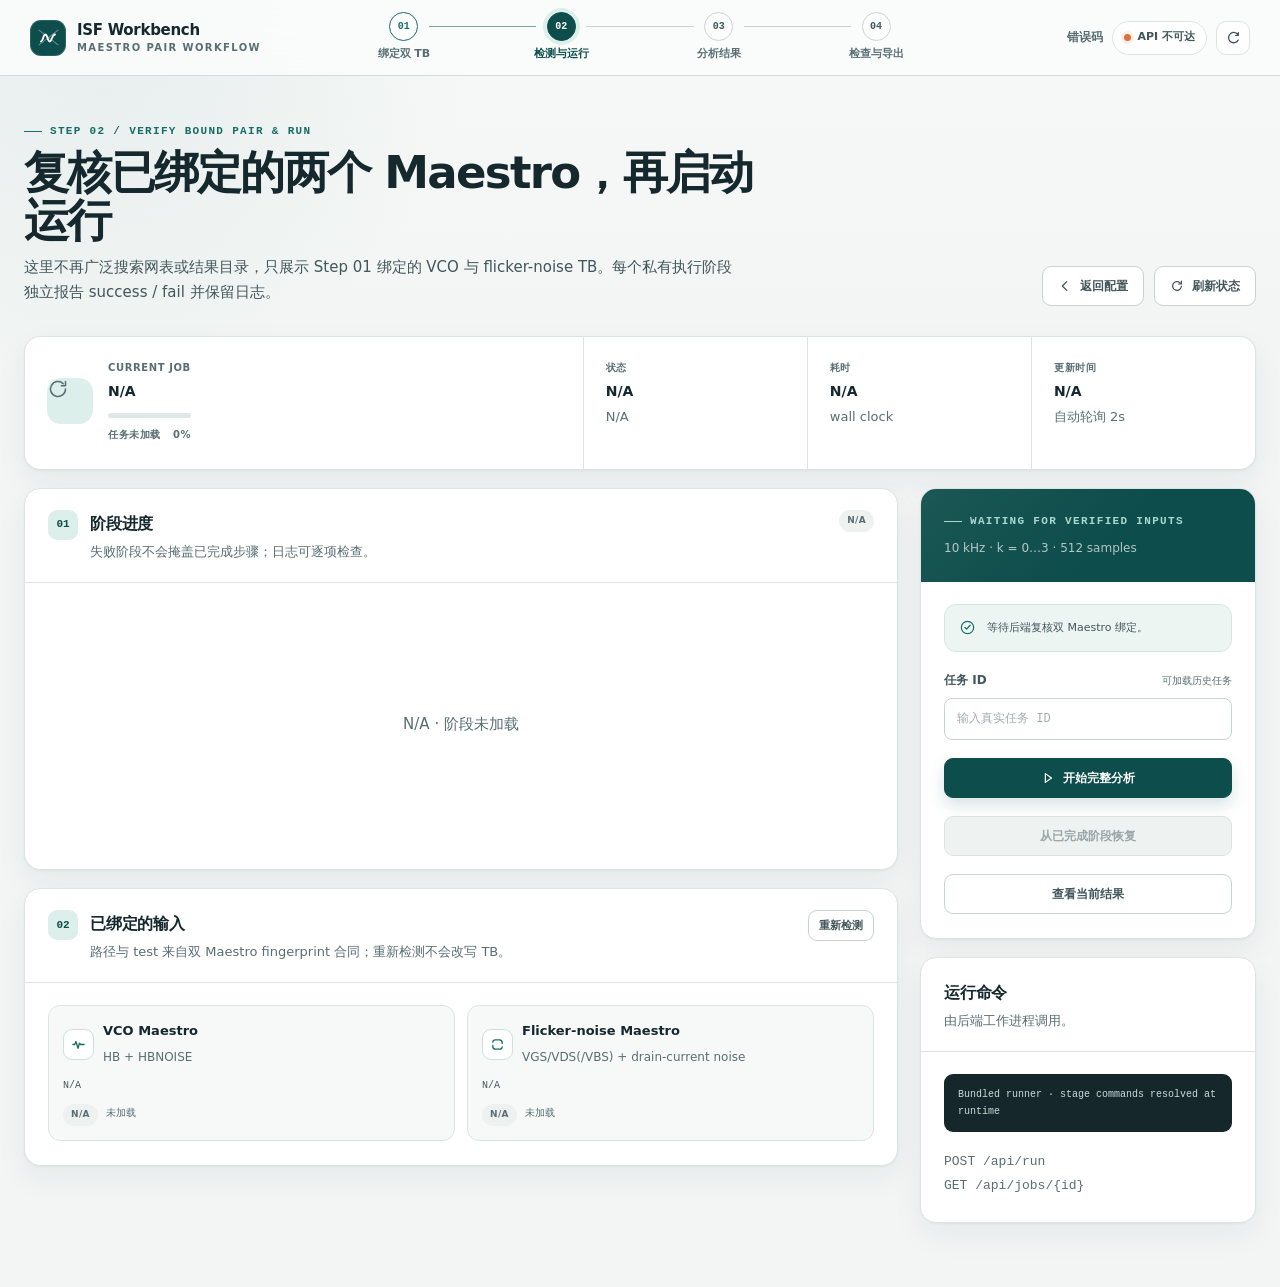
==== isf_tool/ui/discover.html @ 87be56bf "VCO ISF Explorer 1.0.0 Co-Authored-By: Claude Sonnet 5.5 <noreply@anthropic.com>" ====
<!doctype html>
<html lang="zh-CN">
<head>
  <meta charset="utf-8">
  <meta name="viewport" content="width=device-width, initial-scale=1">
  <meta name="description" content="VCO 与 flicker-noise Maestro 双 TB 检测与运行">
  <title>检测与运行 · ISF Workbench</title>
  <link rel="stylesheet" href="styles.css">
  <script src="app.js" defer></script>
</head>
<body data-page="discover">
  <header class="topbar">
    <a class="brand" href="index.html" aria-label="ISF Workbench 首页">
      <span class="brand-mark" aria-hidden="true"><svg width="20" height="20" viewBox="0 0 20 20" fill="none"><path d="M3 13.5c2.1 0 2.1-7 4.3-7s2.2 7 4.4 7 2.2-7 5.3-7" stroke="currentColor" stroke-width="1.8" stroke-linecap="round"/></svg></span>
      <span class="brand-copy">ISF Workbench<small>Maestro pair workflow</small></span>
    </a>
    <nav class="step-nav" aria-label="分析步骤">
      <ol>
        <li data-nav-page="setup"><a class="step-link" href="index.html"><span class="step-number">01</span><span class="step-label">绑定双 TB</span></a></li>
        <li data-nav-page="discover"><a class="step-link" href="discover.html"><span class="step-number">02</span><span class="step-label">检测与运行</span></a></li>
        <li data-nav-page="results"><a class="step-link" href="results.html"><span class="step-number">03</span><span class="step-label">分析结果</span></a></li>
        <li data-nav-page="inspect"><a class="step-link" href="inspect.html"><span class="step-number">04</span><span class="step-label">检查与导出</span></a></li>
      </ol>
    </nav>
    <div class="topbar-tools">
      <span class="api-badge" id="api-status" data-state="checking"><span class="status-dot"></span><span class="api-label-long">正在检查 API</span><span class="sr-only" id="api-status-detail"></span></span>
      <button class="icon-button" type="button" data-action="refresh-health" aria-label="重新检查 API"><svg width="15" height="15" viewBox="0 0 16 16" fill="none" aria-hidden="true"><path d="M13.2 5.7A5.5 5.5 0 1 0 13 10.8M13.2 2.8v2.9h-2.9" stroke="currentColor" stroke-width="1.4" stroke-linecap="round" stroke-linejoin="round"/></svg></button>
    </div>
  </header>

  <main class="page-shell">
    <header class="page-heading">
      <div class="page-heading-copy">
        <div class="eyebrow">Step 02 / Verify bound pair &amp; run</div>
        <h1>复核已绑定的两个 Maestro，再启动运行</h1>
        <p>这里不再广泛搜索网表或结果目录，只展示 Step 01 绑定的 VCO 与 flicker-noise TB。每个私有执行阶段独立报告 success / fail 并保留日志。</p>
      </div>
      <div class="heading-actions">
        <a class="btn" href="index.html"><svg width="14" height="14" viewBox="0 0 16 16" fill="none" aria-hidden="true"><path d="m10 3-5 5 5 5" stroke="currentColor" stroke-width="1.5" stroke-linecap="round" stroke-linejoin="round"/></svg>返回配置</a>
        <button class="btn" type="button" id="refresh-job"><svg width="14" height="14" viewBox="0 0 16 16" fill="none" aria-hidden="true"><path d="M13 8a5 5 0 1 1-1.46-3.54M13 2.5v3.2H9.8" stroke="currentColor" stroke-width="1.4" stroke-linecap="round" stroke-linejoin="round"/></svg>刷新状态</button>
      </div>
    </header>

    <div class="content-stack">
      <section class="job-overview" aria-label="任务概览">
        <div class="job-primary">
          <span class="job-state-icon" id="job-state-icon" aria-hidden="true">
            <svg width="22" height="22" viewBox="0 0 22 22" fill="none"><path d="m6 11 3.2 3.2L16.5 7" stroke="currentColor" stroke-width="1.8" stroke-linecap="round" stroke-linejoin="round"/><circle cx="11" cy="11" r="8.5" stroke="currentColor" stroke-width="1.4"/></svg>
          </span>
          <div style="min-width:0"><span>Current job</span><strong id="job-id">N/A</strong><div class="progress-track" style="margin-top:9px"><div class="progress-fill" id="job-progress" style="width:0%"></div></div><div class="progress-meta"><span id="job-message">等待 API 任务</span><span id="job-progress-label">0%</span></div></div>
        </div>
        <div class="job-stat"><span>状态</span><strong id="job-status">N/A</strong><small class="caption" id="job-source">未加载</small></div>
        <div class="job-stat"><span>耗时</span><strong id="job-duration">N/A</strong><small class="caption">wall clock</small></div>
        <div class="job-stat"><span>更新时间</span><strong id="job-updated">N/A</strong><small class="caption">自动轮询 2s</small></div>
      </section>
      <div class="job-error-panel" id="job-error-panel" hidden></div>

      <div class="content-grid">
        <div class="content-stack">
          <section class="card">
            <div class="card-header">
              <div class="card-title"><span class="section-index">01</span><div><h2>阶段进度</h2><p>失败阶段不会掩盖已完成步骤；日志可逐项检查。</p></div></div>
              <div class="card-actions"><span class="status-pill" id="pipeline-status">N/A</span></div>
            </div>
            <div class="card-body">
              <div class="stage-list" id="stage-list" aria-live="polite"></div>
              <noscript><div class="notice-box warning">需要启用 JavaScript 才能读取进度与日志。</div></noscript>
            </div>
          </section>

          <section class="card">
            <div class="card-header">
              <div class="card-title"><span class="section-index">02</span><div><h2>已绑定的输入</h2><p>路径与 test 来自双 Maestro fingerprint 合同；重新检测不会改写 TB。</p></div></div>
              <button class="btn small" type="button" id="start-discovery">重新检测</button>
            </div>
            <div class="card-body">
              <div class="discovery-grid" id="discovery-grid">
                <article class="discovery-item">
                  <div class="tb-role"><span class="tb-glyph" aria-hidden="true"><svg width="15" height="15" viewBox="0 0 16 16" fill="none"><path d="M2 8h2l1.2-3.2L7.5 12 9 6.7 10.3 8H14" stroke="currentColor" stroke-width="1.4" stroke-linecap="round" stroke-linejoin="round"/></svg></span><span><strong>VCO Maestro</strong><small>HB + HBNOISE</small></span></div>
                  <code class="path-line" id="found-main-path">N/A</code>
                  <div class="mini-meta"><span class="status-pill">N/A</span><span id="found-main-meta">等待发现</span></div>
                </article>
                <article class="discovery-item">
                  <div class="tb-role"><span class="tb-glyph" aria-hidden="true"><svg width="15" height="15" viewBox="0 0 16 16" fill="none"><path d="M3 5.5A2.5 2.5 0 0 1 5.5 3H10a3 3 0 0 1 3 3v1M13 10.5A2.5 2.5 0 0 1 10.5 13H6a3 3 0 0 1-3-3V9" stroke="currentColor" stroke-width="1.4" stroke-linecap="round"/></svg></span><span><strong>Flicker-noise Maestro</strong><small>VGS/VDS(/VBS) + drain-current noise</small></span></div>
                  <code class="path-line" id="found-replica-path">N/A</code>
                  <div class="mini-meta"><span class="status-pill">N/A</span><span id="found-replica-meta">等待发现</span></div>
                </article>
              </div>
            </div>
          </section>
        </div>

        <aside class="side-stack sticky-stack" aria-label="运行控制">
          <section class="card">
            <div class="summary-hero">
              <div class="eyebrow">Waiting for verified inputs</div>
              <h3 id="run-project-name">N/A</h3>
              <p id="run-profile-copy">加载配置后显示分析范围</p>
            </div>
            <div class="card-body content-stack">
              <div class="tip-box">
                <svg width="17" height="17" viewBox="0 0 18 18" fill="none" aria-hidden="true"><circle cx="9" cy="9" r="6.5" stroke="currentColor" stroke-width="1.3"/><path d="m6.3 9 1.7 1.7 3.8-4" stroke="currentColor" stroke-width="1.4" stroke-linecap="round" stroke-linejoin="round"/></svg>
                <span id="run-readiness">等待后端复核双 Maestro 绑定。</span>
              </div>
              <div class="field">
                <label for="job-id-input">任务 ID <span class="field-note">可加载历史任务</span></label>
                <input class="mono-input" id="job-id-input" type="text" value="" placeholder="输入真实任务 ID">
              </div>
              <button class="btn primary" type="button" id="start-run">
                <svg width="14" height="14" viewBox="0 0 16 16" fill="none" aria-hidden="true"><path d="m5 3 7 5-7 5V3Z" stroke="currentColor" stroke-width="1.4" stroke-linejoin="round"/></svg>
                开始完整分析
              </button>
              <button class="btn warning" type="button" id="resume-job" hidden>从已完成阶段恢复</button>
              <a class="btn" id="view-results" href="results.html">查看当前结果</a>
            </div>
          </section>

          <section class="card">
            <div class="card-header"><div><h3>运行命令</h3><p>由后端工作进程调用。</p></div></div>
            <div class="card-body content-stack">
              <code class="log-output" id="run-command" style="margin:0;display:block">N/A</code>
              <div class="mono caption">POST /api/run<br>GET /api/jobs/{id}</div>
            </div>
          </section>
        </aside>
      </div>
    </div>
  </main>
  <div class="toast-stack" id="toast-stack" aria-live="polite" aria-atomic="true"></div>
</body>
</html>
---- isf_tool/ui/styles.css ----
:root {
  color-scheme: light;
  --canvas: #f2f5f4;
  --canvas-deep: #e7ecea;
  --surface: #ffffff;
  --surface-soft: #f7f9f8;
  --surface-tint: #edf5f3;
  --ink: #15282d;
  --ink-soft: #42565b;
  --muted: #596e74;
  --line: #dce4e2;
  --line-strong: #c8d4d1;
  --teal: #176c68;
  --teal-dark: #0d4d4b;
  --teal-soft: #dcefeb;
  --orange: #dc7140;
  --orange-soft: #fff0e8;
  --blue: #3d6f91;
  --purple: #7660a5;
  --green: #25825d;
  --green-soft: #e1f3e9;
  --red: #bd4d4a;
  --red-soft: #fbe7e5;
  --amber: #b97a21;
  --amber-soft: #fbefd9;
  --shadow: 0 1px 2px rgba(19, 44, 48, 0.05), 0 12px 32px rgba(19, 44, 48, 0.055);
  --radius-xl: 22px;
  --radius-lg: 16px;
  --radius-md: 11px;
  --radius-sm: 8px;
  --mono: "SFMono-Regular", Consolas, "Liberation Mono", Menlo, monospace;
  --sans: "WenQuanYi Micro Hei", "Noto Sans CJK SC", "Source Han Sans SC", "Microsoft YaHei", "PingFang SC", "DejaVu Sans", ui-sans-serif, sans-serif;
}

* {
  box-sizing: border-box;
}

html {
  min-width: 320px;
  scroll-behavior: smooth;
  overflow-y: auto;
}

.workspace-state-panel { margin-bottom: 20px; }
.workspace-state-panel > summary { padding: 15px 20px; cursor: pointer; font-weight: 650; }
.workspace-state-controls { display: flex; flex-wrap: wrap; align-items: end; gap: 12px; }
.workspace-state-controls .field { flex: 1 1 240px; min-width: 0; }
.workspace-state-controls input, .workspace-state-controls select { width: 100%; }
.history-source-details { flex-basis: 100%; max-height: 260px; overflow: auto; }
.history-source-details > span { display: block; overflow-wrap: anywhere; }

body {
  min-height: 100vh;
  height: auto;
  overflow: visible;
  margin: 0;
  color: var(--ink);
  background:
    radial-gradient(circle at 8% 0%, rgba(23, 108, 104, 0.075), transparent 24rem),
    linear-gradient(180deg, #f7f9f8 0, var(--canvas) 21rem);
  font-family: var(--sans);
  font-size: 15px;
  font-weight: 500;
  line-height: 1.7;
}

button,
input,
select,
textarea {
  font: inherit;
}

button,
a {
  -webkit-tap-highlight-color: transparent;
}

a {
  color: inherit;
  text-decoration: none;
}

button {
  color: inherit;
}

svg {
  display: block;
}

.sr-only {
  position: absolute;
  width: 1px;
  height: 1px;
  padding: 0;
  margin: -1px;
  overflow: hidden;
  clip: rect(0, 0, 0, 0);
  white-space: nowrap;
  border: 0;
}

.topbar {
  position: sticky;
  z-index: 50;
  top: 0;
  display: grid;
  grid-template-columns: minmax(210px, 0.75fr) minmax(520px, 1.6fr) minmax(210px, 0.75fr);
  align-items: center;
  min-height: 76px;
  padding: 0 30px;
  border-bottom: 1px solid rgba(200, 212, 209, 0.82);
  background: rgba(250, 252, 251, 0.92);
  backdrop-filter: blur(18px);
}

.brand {
  display: inline-flex;
  align-items: center;
  gap: 11px;
  width: max-content;
  font-weight: 760;
  letter-spacing: -0.02em;
}

.brand-mark {
  position: relative;
  display: grid;
  place-items: center;
  width: 36px;
  height: 36px;
  overflow: hidden;
  border-radius: 11px;
  color: white;
  background: var(--teal-dark);
  box-shadow: inset 0 0 0 1px rgba(255, 255, 255, 0.13);
}

.brand-mark::before,
.brand-mark::after {
  position: absolute;
  width: 25px;
  height: 1px;
  content: "";
  background: rgba(255, 255, 255, 0.38);
  transform: rotate(-38deg);
}

.brand-mark::after {
  transform: rotate(38deg);
}

.brand-mark svg {
  position: relative;
  z-index: 1;
}

.brand-copy {
  display: flex;
  flex-direction: column;
  line-height: 1.12;
}

.brand-copy small {
  margin-top: 3px;
  color: var(--muted);
  font-size: 10px;
  font-weight: 700;
  letter-spacing: 0.14em;
  text-transform: uppercase;
}

.step-nav {
  display: flex;
  justify-content: center;
  min-width: 0;
}

.step-nav ol {
  display: flex;
  align-items: center;
  width: min(100%, 680px);
  padding: 0;
  margin: 0;
  list-style: none;
}

.step-nav li {
  position: relative;
  flex: 1 1 0;
  min-width: 0;
}

.step-nav li:not(:last-child)::after {
  position: absolute;
  z-index: 0;
  top: 14px;
  right: calc(-50% + 25px);
  left: calc(50% + 25px);
  height: 1px;
  content: "";
  background: var(--line-strong);
}

.step-nav li.is-complete:not(:last-child)::after {
  background: rgba(23, 108, 104, 0.58);
}

.step-link {
  position: relative;
  z-index: 1;
  display: flex;
  flex-direction: column;
  align-items: center;
  gap: 4px;
  min-width: 0;
  color: var(--muted);
  font-size: 11px;
  font-weight: 670;
  white-space: nowrap;
}

.step-number {
  display: grid;
  place-items: center;
  width: 29px;
  height: 29px;
  border: 1px solid var(--line-strong);
  border-radius: 50%;
  color: var(--ink-soft);
  background: #fbfcfc;
  font-family: var(--mono);
  font-size: 10px;
  transition: 160ms ease;
}

.step-link:hover .step-number {
  border-color: var(--teal);
  color: var(--teal);
}

.step-nav li.is-active .step-link {
  color: var(--teal-dark);
}

.step-nav li.is-active .step-number {
  border-color: var(--teal-dark);
  color: white;
  background: var(--teal-dark);
  box-shadow: 0 0 0 4px var(--teal-soft);
}

.step-nav li.is-complete .step-number {
  border-color: var(--teal);
  color: var(--teal);
  background: #fff;
}

.topbar-tools {
  display: flex;
  justify-content: flex-end;
  align-items: center;
  gap: 9px;
}

.api-badge,
.run-chip,
.status-pill,
.tag,
.file-type {
  display: inline-flex;
  align-items: center;
  gap: 7px;
  width: max-content;
  border-radius: 999px;
  font-weight: 680;
  white-space: nowrap;
}

.api-badge {
  min-height: 34px;
  padding: 6px 11px;
  border: 1px solid var(--line);
  color: var(--ink-soft);
  background: rgba(255, 255, 255, 0.76);
  font-size: 11px;
}

.status-dot {
  width: 7px;
  height: 7px;
  border-radius: 50%;
  background: var(--amber);
  box-shadow: 0 0 0 3px var(--amber-soft);
}

.api-badge[data-state="online"] .status-dot {
  background: var(--green);
  box-shadow: 0 0 0 3px var(--green-soft);
}

.api-badge[data-state="offline"] .status-dot,
.api-badge[data-state="demo"] .status-dot {
  background: var(--orange);
  box-shadow: 0 0 0 3px var(--orange-soft);
}

.icon-button {
  display: grid;
  place-items: center;
  width: 34px;
  height: 34px;
  padding: 0;
  border: 1px solid var(--line);
  border-radius: 10px;
  color: var(--ink-soft);
  background: rgba(255, 255, 255, 0.8);
  cursor: pointer;
}

.icon-button:hover {
  border-color: var(--line-strong);
  color: var(--teal-dark);
  background: white;
}

.page-shell {
  width: min(1460px, calc(100% - 48px));
  padding: 46px 0 64px;
  margin: 0 auto;
}

.page-heading {
  display: flex;
  align-items: flex-end;
  justify-content: space-between;
  gap: 28px;
  margin-bottom: 30px;
}

.page-heading-copy {
  max-width: 770px;
}

.eyebrow {
  display: flex;
  align-items: center;
  gap: 8px;
  margin: 0 0 8px;
  color: var(--teal);
  font-family: var(--mono);
  font-size: 11px;
  font-weight: 700;
  letter-spacing: 0.12em;
  text-transform: uppercase;
}

.eyebrow::before {
  width: 18px;
  height: 1px;
  content: "";
  background: currentColor;
}

h1,
h2,
h3,
p {
  margin-top: 0;
}

h1 {
  margin-bottom: 9px;
  font-size: clamp(30px, 4vw, 45px);
  font-weight: 740;
  line-height: 1.08;
  letter-spacing: -0.038em;
}

.page-heading p {
  max-width: 720px;
  margin-bottom: 0;
  color: var(--ink-soft);
  font-size: 15px;
}

.heading-actions,
.button-row,
.card-actions,
.inline-actions {
  display: flex;
  align-items: center;
  gap: 10px;
  flex-wrap: wrap;
}

.content-grid {
  display: grid;
  grid-template-columns: minmax(0, 1fr) 336px;
  gap: 22px;
  align-items: start;
}

.content-stack,
.side-stack,
.result-stack {
  display: grid;
  gap: 18px;
  min-width: 0;
}

.sticky-stack {
  position: sticky;
  top: 96px;
}

.card {
  min-width: 0;
  overflow: hidden;
  border: 1px solid var(--line);
  border-radius: var(--radius-lg);
  background: var(--surface);
  box-shadow: var(--shadow);
}

.card-header {
  display: flex;
  align-items: flex-start;
  justify-content: space-between;
  gap: 18px;
  padding: 21px 23px 18px;
  border-bottom: 1px solid var(--line);
}

.card-title {
  display: flex;
  align-items: flex-start;
  gap: 12px;
  min-width: 0;
}

.section-index {
  display: grid;
  place-items: center;
  flex: 0 0 auto;
  width: 30px;
  height: 30px;
  border-radius: 9px;
  color: var(--teal-dark);
  background: var(--teal-soft);
  font-family: var(--mono);
  font-size: 11px;
  font-weight: 750;
}

.card-header h2,
.card-header h3,
.panel-title {
  margin-bottom: 3px;
  font-size: 16px;
  font-weight: 720;
  letter-spacing: -0.015em;
}

.card-header p,
.helper,
.caption {
  margin-bottom: 0;
  color: var(--muted);
  font-size: 13px;
  line-height: 1.85;
  overflow-wrap: anywhere;
}

.card-body {
  padding: 22px 23px 24px;
}

.card-body.flush {
  padding: 0;
}

.card-footer {
  display: flex;
  align-items: center;
  justify-content: space-between;
  gap: 14px;
  padding: 16px 23px;
  border-top: 1px solid var(--line);
  background: var(--surface-soft);
}

.mode-picker {
  display: grid;
  grid-template-columns: repeat(2, minmax(0, 1fr));
  gap: 12px;
}

.mode-option {
  position: relative;
  min-width: 0;
}

.mode-option input {
  position: absolute;
  opacity: 0;
  pointer-events: none;
}

.mode-option label {
  display: flex;
  align-items: flex-start;
  gap: 13px;
  min-height: 100%;
  padding: 16px;
  border: 1px solid var(--line);
  border-radius: 13px;
  background: var(--surface-soft);
  cursor: pointer;
  transition: border-color 150ms ease, background 150ms ease, box-shadow 150ms ease;
}

.mode-option label:hover {
  border-color: var(--line-strong);
  background: white;
}

.mode-option input:checked + label {
  border-color: rgba(23, 108, 104, 0.7);
  background: var(--surface-tint);
  box-shadow: inset 0 0 0 1px rgba(23, 108, 104, 0.12);
}

.radio-mark {
  display: grid;
  place-items: center;
  flex: 0 0 auto;
  width: 20px;
  height: 20px;
  margin-top: 1px;
  border: 1px solid var(--line-strong);
  border-radius: 50%;
  background: white;
}

.radio-mark::after {
  width: 8px;
  height: 8px;
  border-radius: 50%;
  content: "";
  background: transparent;
}

.mode-option input:checked + label .radio-mark {
  border-color: var(--teal);
}

.mode-option input:checked + label .radio-mark::after {
  background: var(--teal);
}

.mode-copy strong {
  display: block;
  margin-bottom: 3px;
  font-size: 13px;
}

.mode-copy span {
  display: block;
  color: var(--muted);
  font-size: 11px;
  line-height: 1.45;
}

.form-grid {
  display: grid;
  grid-template-columns: repeat(2, minmax(0, 1fr));
  gap: 22px 20px;
}

.form-grid.three {
  grid-template-columns: repeat(3, minmax(0, 1fr));
}

.field {
  min-width: 0;
}

.field > small {
  display: block;
  margin-top: 9px;
  color: var(--muted);
  font-size: 13px;
  line-height: 1.85;
  overflow-wrap: anywhere;
}

.field.full {
  grid-column: 1 / -1;
}

.field label,
.field-label {
  display: flex;
  align-items: center;
  justify-content: space-between;
  gap: 8px;
  margin-bottom: 7px;
  color: var(--ink-soft);
  font-size: 12px;
  font-weight: 670;
}

.required {
  color: var(--orange);
}

.field-note {
  color: var(--muted);
  font-size: 10px;
  font-weight: 500;
}

.check-control {
  min-height: 42px;
  display: flex !important;
  align-items: center;
  gap: 9px;
  padding: 9px 11px;
  border: 1px solid var(--line);
  border-radius: 8px;
  background: var(--surface-soft);
  font-weight: 500 !important;
  color: var(--ink-soft) !important;
}

.check-control input[type="checkbox"] {
  width: 16px;
  height: 16px;
  accent-color: var(--teal);
  flex: 0 0 auto;
}

input[type="text"],
input[type="number"],
input[type="search"],
select,
textarea {
  width: 100%;
  min-height: 42px;
  padding: 9px 12px;
  border: 1px solid var(--line-strong);
  border-radius: var(--radius-sm);
  outline: none;
  color: var(--ink);
  background: white;
  transition: border-color 150ms ease, box-shadow 150ms ease;
}

textarea {
  min-height: 78px;
  resize: vertical;
}

input::placeholder,
textarea::placeholder {
  color: #a2adaf;
}

input:focus,
select:focus,
textarea:focus {
  border-color: var(--teal);
  box-shadow: 0 0 0 3px rgba(23, 108, 104, 0.1);
}

input:disabled,
select:disabled,
textarea:disabled {
  color: var(--muted);
  background: #f1f4f3;
  cursor: not-allowed;
}

.input-group {
  display: flex;
  min-width: 0;
}

.input-group > :first-child {
  min-width: 0;
  border-radius: var(--radius-sm) 0 0 var(--radius-sm);
}

.input-group > :last-child {
  width: auto;
  min-width: 92px;
  margin-left: -1px;
  border-radius: 0 var(--radius-sm) var(--radius-sm) 0;
}

.mono-input,
code,
pre,
.mono {
  font-family: var(--mono);
}

.mono-input {
  font-size: 12px;
}

.history-select {
  font-size: 10px;
}

.tb-grid {
  display: grid;
  grid-template-columns: repeat(2, minmax(0, 1fr));
  gap: 14px;
}

.tb-card {
  min-width: 0;
  padding: 17px;
  border: 1px solid var(--line);
  border-radius: 13px;
  background: var(--surface-soft);
}

.tb-card-head {
  display: flex;
  align-items: center;
  justify-content: space-between;
  gap: 12px;
  margin-bottom: 15px;
}

.tb-role {
  display: flex;
  align-items: center;
  gap: 9px;
  min-width: 0;
}

.tb-glyph {
  display: grid;
  place-items: center;
  flex: 0 0 auto;
  width: 31px;
  height: 31px;
  border: 1px solid #cde1dd;
  border-radius: 9px;
  color: var(--teal);
  background: white;
}

.tb-glyph.warm {
  border-color: #f0d8ca;
  color: #a95631;
  background: var(--orange-soft);
}

.tb-role strong {
  display: block;
  font-size: 13px;
}

.tb-role small {
  display: block;
  color: var(--muted);
  margin-top: 5px;
  font-size: 12px;
  line-height: 1.8;
}

.tag {
  min-height: 24px;
  padding: 4px 8px;
  color: var(--teal-dark);
  background: var(--teal-soft);
  font-size: 10px;
}

.tag.neutral {
  color: var(--ink-soft);
  background: #e9edec;
}

.tag.orange {
  color: #974b29;
  background: var(--orange-soft);
}

.stack-fields {
  display: grid;
  gap: 13px;
}

.inline-field {
  display: grid;
  grid-template-columns: minmax(0, 1fr) auto;
  gap: 8px;
}

.maestro-pair-grid .tb-card {
  display: grid;
  align-content: start;
  gap: 15px;
  background: linear-gradient(180deg, #fbfcfc, var(--surface-soft));
}

.tb-detection {
  min-height: 72px;
  padding: 11px 12px;
  border: 1px dashed var(--line-strong);
  border-radius: 9px;
  color: var(--muted);
  background: rgba(255, 255, 255, 0.72);
  font-family: var(--mono);
  font-size: 12px;
  line-height: 1.8;
}

.tb-detection strong,
.tb-detection span {
  display: block;
  overflow-wrap: anywhere;
}

.tb-detection strong {
  margin-bottom: 3px;
  color: var(--ink-soft);
  font-family: var(--sans);
  font-size: 11px;
}

.pair-actions {
  display: flex;
  align-items: center;
  gap: 12px;
  flex-wrap: wrap;
}

.pair-actions .caption {
  flex: 1 1 320px;
}

.pair-issues {
  display: grid;
  gap: 8px;
  padding: 12px;
  border: 1px solid var(--line);
  border-radius: 12px;
  background: var(--surface-soft);
}

.pair-issues[hidden] {
  display: none;
}

.pair-issue {
  display: grid;
  grid-template-columns: auto minmax(0, 1fr) auto;
  align-items: start;
  gap: 10px;
  padding: 10px 11px;
  border: 1px solid var(--line);
  border-radius: 9px;
  background: white;
}

.pair-issue > i {
  width: 8px;
  height: 8px;
  margin-top: 5px;
  border-radius: 50%;
  background: var(--blue);
}

.pair-issue.warning > i {
  background: var(--amber);
}

.pair-issue.error > i {
  background: var(--red);
}

.pair-issue strong,
.pair-issue small {
  display: block;
}

.pair-issue strong {
  color: var(--ink-soft);
  font-size: 13px;
}

.pair-issue small {
  margin-top: 6px;
  color: var(--muted);
  font-size: 12px;
  line-height: 1.8;
  overflow-wrap: anywhere;
}

.pair-issue a {
  color: var(--teal);
  font-family: var(--mono);
  font-size: 9px;
  font-weight: 700;
}

.nested-details {
  overflow: hidden;
  border: 1px solid var(--line);
  border-radius: 11px;
  background: var(--surface-soft);
}

.nested-details > summary {
  padding: 15px 16px;
  color: var(--ink-soft);
  font-size: 14px;
  font-weight: 690;
  cursor: pointer;
}

.nested-body {
  padding: 10px 16px 20px;
}

[data-mode-panel][hidden] {
  display: none !important;
}

.btn {
  display: inline-flex;
  align-items: center;
  justify-content: center;
  gap: 8px;
  min-height: 40px;
  padding: 9px 15px;
  border: 1px solid var(--line-strong);
  border-radius: 9px;
  color: var(--ink-soft);
  background: white;
  font-size: 12px;
  font-weight: 690;
  line-height: 1;
  cursor: pointer;
  transition: transform 120ms ease, border-color 150ms ease, background 150ms ease, box-shadow 150ms ease;
}

.btn:hover {
  border-color: #aebdba;
  background: #fafcfb;
}

.btn:active {
  transform: translateY(1px);
}

.btn:focus-visible,
.icon-button:focus-visible,
.step-link:focus-visible {
  outline: 3px solid rgba(23, 108, 104, 0.2);
  outline-offset: 2px;
}

.btn.primary {
  border-color: var(--teal-dark);
  color: white;
  background: var(--teal-dark);
  box-shadow: 0 7px 16px rgba(13, 77, 75, 0.16);
}

.btn.primary:hover {
  border-color: #0a403e;
  background: #0a403e;
}

.btn.warm {
  border-color: var(--orange);
  color: white;
  background: var(--orange);
}

.btn.ghost {
  border-color: transparent;
  background: transparent;
}

.btn.small {
  min-height: 31px;
  padding: 6px 10px;
  font-size: 11px;
}

.btn:disabled {
  border-color: var(--line);
  color: #9aa6a8;
  background: #eef2f1;
  box-shadow: none;
  cursor: not-allowed;
  transform: none;
}

.summary-hero {
  padding: 23px;
  color: white;
  background:
    linear-gradient(135deg, rgba(255, 255, 255, 0.06), transparent 56%),
    var(--teal-dark);
}

.summary-hero .eyebrow {
  color: #a9d8d1;
}

.summary-hero h3 {
  margin-bottom: 7px;
  font-size: 20px;
  letter-spacing: -0.02em;
}

.summary-hero p {
  margin-bottom: 0;
  color: rgba(255, 255, 255, 0.68);
  font-size: 12px;
}

.summary-list {
  padding: 8px 22px;
  margin: 0;
}

.summary-row {
  display: flex;
  align-items: flex-start;
  justify-content: space-between;
  gap: 18px;
  padding: 12px 0;
  border-bottom: 1px solid var(--line);
}

.summary-row:last-child {
  border-bottom: 0;
}

.summary-row dt {
  color: var(--muted);
  font-size: 11px;
}

.summary-row dd {
  max-width: 190px;
  margin: 0;
  overflow: hidden;
  color: var(--ink-soft);
  font-size: 11px;
  font-weight: 680;
  text-align: right;
  text-overflow: ellipsis;
  white-space: nowrap;
}

.tip-box,
.notice-box {
  display: flex;
  gap: 11px;
  padding: 14px;
  border: 1px solid #d5e6e2;
  border-radius: 12px;
  color: var(--ink-soft);
  background: var(--surface-tint);
  font-size: 11px;
}

.tip-box svg,
.notice-box svg {
  flex: 0 0 auto;
  color: var(--teal);
}

.notice-box.warning {
  border-color: #efddbd;
  background: #fdf6e9;
}

.notice-box.warning svg {
  color: var(--amber);
}

.job-overview {
  display: grid;
  grid-template-columns: minmax(0, 1.25fr) repeat(3, minmax(110px, 0.5fr));
  gap: 1px;
  overflow: hidden;
  border: 1px solid var(--line);
  border-radius: var(--radius-lg);
  background: var(--line);
  box-shadow: var(--shadow);
}

.job-primary,
.job-stat {
  min-width: 0;
  padding: 22px;
  background: var(--surface);
}

.job-primary {
  display: flex;
  align-items: center;
  gap: 15px;
}

.job-state-icon {
  display: grid;
  place-items: center;
  flex: 0 0 auto;
  width: 46px;
  height: 46px;
  border-radius: 14px;
  color: var(--teal-dark);
  background: var(--teal-soft);
}

.job-state-icon.is-running svg {
  animation: spin 1.3s linear infinite;
}

@keyframes spin {
  to { transform: rotate(360deg); }
}

.job-primary strong,
.job-stat strong {
  display: block;
  overflow: hidden;
  color: var(--ink);
  font-size: 14px;
  text-overflow: ellipsis;
  white-space: nowrap;
}

.job-primary span,
.job-stat span {
  display: block;
  margin-bottom: 4px;
  color: var(--muted);
  font-size: 10px;
  font-weight: 650;
  letter-spacing: 0.06em;
  text-transform: uppercase;
}

.progress-track {
  position: relative;
  height: 5px;
  overflow: hidden;
  border-radius: 999px;
  background: #dfe8e6;
}

.progress-fill {
  width: 0;
  height: 100%;
  border-radius: inherit;
  background: linear-gradient(90deg, var(--teal), #36a290);
  transition: width 350ms ease;
}

.progress-meta {
  display: flex;
  justify-content: space-between;
  gap: 12px;
  margin-top: 8px;
  color: var(--muted);
  font-size: 10px;
}

.stage-list {
  display: grid;
  gap: 11px;
}

.stage-item {
  position: relative;
  display: grid;
  grid-template-columns: 38px minmax(0, 1fr) auto;
  gap: 13px;
  align-items: start;
  padding: 16px;
  border: 1px solid var(--line);
  border-radius: 13px;
  background: white;
}

.stage-item::before {
  position: absolute;
  top: 0;
  bottom: 0;
  left: 0;
  width: 3px;
  border-radius: 13px 0 0 13px;
  content: "";
  background: #bdc8c6;
}

.stage-item[data-status="success"]::before {
  background: var(--green);
}

.stage-item[data-status="failed"]::before {
  background: var(--red);
}

.stage-item[data-status="running"]::before {
  background: var(--blue);
}

.stage-icon {
  display: grid;
  place-items: center;
  width: 36px;
  height: 36px;
  border-radius: 11px;
  color: var(--muted);
  background: #edf1f0;
}

.stage-item[data-status="success"] .stage-icon {
  color: var(--green);
  background: var(--green-soft);
}

.stage-item[data-status="failed"] .stage-icon {
  color: var(--red);
  background: var(--red-soft);
}

.stage-item[data-status="running"] .stage-icon {
  color: var(--blue);
  background: #e4eef4;
}

.stage-copy {
  min-width: 0;
}

.stage-title-row {
  display: flex;
  align-items: center;
  gap: 8px;
  min-width: 0;
}

.stage-title-row strong {
  overflow: hidden;
  font-size: 13px;
  text-overflow: ellipsis;
  white-space: nowrap;
}

.status-pill {
  min-height: 22px;
  padding: 3px 8px;
  color: var(--muted);
  background: #edf1f0;
  font-size: 9px;
  letter-spacing: 0.04em;
  text-transform: uppercase;
}

.status-pill.success {
  color: var(--green);
  background: var(--green-soft);
}

.status-pill.failed {
  color: var(--red);
  background: var(--red-soft);
}

.status-pill.running {
  color: var(--blue);
  background: #e4eef4;
}

.status-pill.warning {
  color: var(--amber);
  background: var(--amber-soft);
}

.stage-copy > p {
  margin: 4px 0 0;
  color: var(--muted);
  font-size: 11px;
}

.stage-meta {
  min-width: 74px;
  color: var(--muted);
  font-family: var(--mono);
  font-size: 10px;
  text-align: right;
}

.stage-log {
  grid-column: 2 / -1;
  margin-top: 2px;
}

.stage-log summary {
  width: max-content;
  color: var(--teal);
  font-size: 10px;
  font-weight: 700;
  cursor: pointer;
  list-style: none;
}

.stage-log summary::-webkit-details-marker {
  display: none;
}

.stage-log summary::after {
  display: inline-block;
  margin-left: 5px;
  content: "›";
  transform: rotate(90deg);
  transition: transform 130ms ease;
}

.stage-log[open] summary::after {
  transform: rotate(-90deg);
}

.log-output {
  max-height: 180px;
  padding: 12px 14px;
  margin: 10px 0 0;
  overflow: auto;
  border-radius: 9px;
  color: #c8ddd9;
  background: #15272b;
  font-family: var(--mono);
  font-size: 10px;
  line-height: 1.7;
  white-space: pre-wrap;
}

.discovery-grid {
  display: grid;
  grid-template-columns: repeat(2, minmax(0, 1fr));
  gap: 12px;
}

.discovery-item {
  padding: 14px;
  border: 1px solid var(--line);
  border-radius: 12px;
  background: var(--surface-soft);
}

.discovery-item .path-line {
  display: block;
  margin: 8px 0 10px;
  overflow: hidden;
  color: var(--ink-soft);
  font-family: var(--mono);
  font-size: 10px;
  text-overflow: ellipsis;
  white-space: nowrap;
}

.mini-meta {
  display: flex;
  gap: 8px;
  color: var(--muted);
  font-size: 10px;
}

.metrics-grid {
  display: grid;
  grid-template-columns: repeat(6, minmax(0, 1fr));
  gap: 1px;
  overflow: hidden;
  border: 1px solid var(--line);
  border-radius: var(--radius-lg);
  background: var(--line);
  box-shadow: var(--shadow);
}

.metric {
  min-width: 0;
  padding: 18px 20px;
  background: var(--surface);
}

.metric-label {
  display: flex;
  align-items: center;
  gap: 6px;
  margin-bottom: 7px;
  color: var(--muted);
  font-size: 10px;
  font-weight: 700;
  letter-spacing: 0.06em;
  text-transform: uppercase;
}

.metric-value {
  display: block;
  overflow: hidden;
  margin-bottom: 3px;
  font-size: 20px;
  font-weight: 740;
  letter-spacing: -0.025em;
  text-overflow: ellipsis;
  white-space: nowrap;
}

.metric-sub {
  color: var(--muted);
  font-family: var(--mono);
  font-size: 9px;
}

.results-grid {
  display: grid;
  grid-template-columns: repeat(2, minmax(0, 1fr));
  gap: 18px;
}

.chart-card.wide {
  grid-column: 1 / -1;
}

.chart-header {
  display: flex;
  align-items: flex-start;
  justify-content: space-between;
  gap: 14px;
  padding: 17px 19px 0;
}

.chart-header h2 {
  margin-bottom: 2px;
  font-size: 14px;
}

.chart-header p {
  margin: 0;
  color: var(--muted);
  font-size: 10px;
}

.chart-legend {
  display: flex;
  justify-content: flex-end;
  gap: 10px;
  flex-wrap: wrap;
}

.legend-item {
  display: inline-flex;
  align-items: center;
  gap: 5px;
  color: var(--muted);
  font-size: 9px;
  white-space: nowrap;
}

.legend-swatch {
  width: 11px;
  height: 3px;
  border-radius: 99px;
  background: var(--swatch, var(--teal));
}

.chart-wrap {
  min-height: 250px;
  padding: 10px 10px 8px;
}

.chart-wrap.phasor {
  min-height: 310px;
}

.chart-svg {
  width: 100%;
  height: auto;
  overflow: visible;
}

.chart-gridline {
  stroke: #e8edec;
  stroke-width: 1;
}

.chart-axis {
  stroke: #cbd6d3;
  stroke-width: 1;
}

.chart-zero {
  stroke: #aebcb9;
  stroke-width: 1;
  stroke-dasharray: 3 4;
}

.chart-label {
  fill: #7d8c8f;
  font-family: var(--mono);
  font-size: 9px;
}

.chart-line {
  fill: none;
  stroke-linecap: round;
  stroke-linejoin: round;
  stroke-width: 2;
}

.chart-area {
  opacity: 0.08;
}

.chart-point {
  stroke: white;
  stroke-width: 1.5;
}

.chart-tooltip {
  position: fixed;
  z-index: 80;
  display: none;
  min-width: 118px;
  padding: 8px 10px;
  border: 1px solid rgba(255, 255, 255, 0.12);
  border-radius: 8px;
  color: white;
  background: rgba(14, 35, 39, 0.95);
  box-shadow: 0 8px 22px rgba(13, 34, 38, 0.22);
  font-family: var(--mono);
  font-size: 9px;
  pointer-events: none;
}

.chart-tooltip.is-visible {
  display: block;
}

.table-scroll {
  width: 100%;
  overflow-x: auto;
}

.data-table {
  width: 100%;
  border-collapse: collapse;
  font-size: 11px;
}

.data-table th,
.data-table td {
  padding: 11px 15px;
  border-bottom: 1px solid var(--line);
  text-align: left;
  white-space: nowrap;
}

.data-table th {
  color: var(--muted);
  background: var(--surface-soft);
  font-size: 9px;
  font-weight: 750;
  letter-spacing: 0.06em;
  text-transform: uppercase;
}

.data-table tbody tr:last-child td {
  border-bottom: 0;
}

.data-table tbody tr:hover td {
  background: #fafcfb;
}

.data-table td.numeric,
.data-table th.numeric {
  font-family: var(--mono);
  text-align: right;
}

.delta-good {
  color: var(--green);
}

.delta-warn {
  color: var(--amber);
}

.delta-bad {
  color: var(--red);
}

.quality-grid {
  display: grid;
  grid-template-columns: repeat(4, minmax(0, 1fr));
  gap: 12px;
}

.quality-card {
  min-width: 0;
  padding: 16px;
  border: 1px solid var(--line);
  border-radius: 13px;
  background: white;
  box-shadow: var(--shadow);
}

.quality-head {
  display: flex;
  align-items: center;
  justify-content: space-between;
  gap: 8px;
  margin-bottom: 12px;
}

.quality-head span:first-child {
  color: var(--muted);
  font-size: 10px;
  font-weight: 700;
  letter-spacing: 0.05em;
  text-transform: uppercase;
}

.quality-value {
  margin-bottom: 7px;
  font-family: var(--mono);
  font-size: 21px;
  font-weight: 700;
}

.quality-card p {
  margin: 0;
  color: var(--muted);
  font-size: 10px;
}

.check-list {
  padding: 0;
  margin: 0;
  list-style: none;
}

.check-item {
  display: grid;
  grid-template-columns: 28px minmax(0, 1fr) auto;
  gap: 11px;
  align-items: center;
  padding: 13px 0;
  border-bottom: 1px solid var(--line);
}

.check-item:last-child {
  border-bottom: 0;
}

.check-glyph {
  display: grid;
  place-items: center;
  width: 27px;
  height: 27px;
  border-radius: 8px;
  color: var(--green);
  background: var(--green-soft);
}

.check-glyph.warning {
  color: var(--amber);
  background: var(--amber-soft);
}

.check-copy strong,
.file-name {
  display: block;
  font-size: 11px;
}

.check-copy span {
  display: block;
  margin-top: 2px;
  color: var(--muted);
  font-size: 10px;
}

.file-table td:first-child,
.file-table th:first-child {
  width: 42px;
  padding-right: 0;
}

.file-table input[type="checkbox"] {
  width: 15px;
  height: 15px;
  accent-color: var(--teal);
}

.file-path {
  display: block;
  max-width: 420px;
  overflow: hidden;
  color: var(--muted);
  font-family: var(--mono);
  font-size: 9px;
  text-overflow: ellipsis;
  white-space: nowrap;
}

.file-type {
  min-height: 22px;
  padding: 3px 7px;
  color: var(--blue);
  background: #e8f0f5;
  font-family: var(--mono);
  font-size: 9px;
  text-transform: uppercase;
}

.preview-shell {
  min-height: 290px;
  overflow: auto;
  background: #13262a;
}

.preview-shell pre {
  min-width: 620px;
  padding: 19px 21px;
  margin: 0;
  color: #c6dcd7;
  font-size: 10px;
  line-height: 1.75;
  tab-size: 2;
}

.preview-empty {
  display: grid;
  place-items: center;
  min-height: 290px;
  color: #78918d;
  font-family: var(--mono);
  font-size: 10px;
}

.export-options {
  display: grid;
  grid-template-columns: repeat(3, minmax(0, 1fr));
  gap: 10px;
}

.export-option {
  display: flex;
  align-items: center;
  gap: 10px;
  min-width: 0;
  padding: 13px;
  border: 1px solid var(--line);
  border-radius: 11px;
  background: var(--surface-soft);
  cursor: pointer;
}

.export-option input {
  accent-color: var(--teal);
}

.export-option strong {
  display: block;
  font-size: 11px;
}

.export-option small {
  display: block;
  color: var(--muted);
  font-size: 9px;
}

.toast-stack {
  position: fixed;
  z-index: 100;
  right: 20px;
  bottom: 20px;
  display: grid;
  gap: 8px;
  width: min(360px, calc(100vw - 40px));
  pointer-events: none;
}

.toast {
  display: grid;
  grid-template-columns: 24px minmax(0, 1fr) auto;
  gap: 10px;
  align-items: center;
  padding: 12px 13px;
  border: 1px solid rgba(255, 255, 255, 0.12);
  border-radius: 11px;
  color: white;
  background: rgba(18, 42, 46, 0.97);
  box-shadow: 0 14px 34px rgba(15, 36, 40, 0.25);
  font-size: 11px;
  pointer-events: auto;
  animation: toast-in 180ms ease-out;
}

.toast.success .toast-icon {
  color: #8fe0be;
}

.toast.error .toast-icon {
  color: #ff9f9b;
}

.toast button {
  padding: 3px;
  border: 0;
  color: #9fb5b1;
  background: none;
  cursor: pointer;
}

@keyframes toast-in {
  from { opacity: 0; transform: translateY(8px); }
  to { opacity: 1; transform: translateY(0); }
}

.skeleton {
  border-radius: 5px;
  color: transparent !important;
  background: linear-gradient(90deg, #edf1f0 25%, #f7f9f8 42%, #edf1f0 65%);
  background-size: 300% 100%;
  animation: shimmer 1.25s ease infinite;
}

@keyframes shimmer {
  0% { background-position: 100% 0; }
  100% { background-position: 0 0; }
}

.empty-state {
  display: grid;
  place-items: center;
  min-height: 240px;
  padding: 30px;
  color: var(--muted);
  text-align: center;
}

.empty-state svg {
  margin-bottom: 12px;
  color: var(--line-strong);
}

.empty-state strong {
  display: block;
  margin-bottom: 4px;
  color: var(--ink-soft);
}

.divider {
  height: 1px;
  margin: 20px 0;
  background: var(--line);
}

.hide-mobile {
  display: initial;
}

@media (max-width: 1180px) {
  .topbar {
    grid-template-columns: 190px minmax(480px, 1fr) auto;
    padding: 0 20px;
  }

  .step-link {
    font-size: 10px;
  }

  .content-grid {
    grid-template-columns: minmax(0, 1fr) 300px;
  }

  .metrics-grid {
    grid-template-columns: repeat(3, minmax(0, 1fr));
  }

  .metric:nth-child(n + 4) {
    border-top: 1px solid var(--line);
  }
}

@media (max-width: 960px) {
  .topbar {
    position: relative;
    grid-template-columns: 1fr auto;
    row-gap: 13px;
    padding: 15px 20px 12px;
  }

  .step-nav {
    grid-column: 1 / -1;
    grid-row: 2;
  }

  .topbar-tools {
    grid-column: 2;
    grid-row: 1;
  }

  .page-shell {
    width: min(100% - 32px, 900px);
    padding-top: 34px;
  }

  .content-grid {
    grid-template-columns: 1fr;
  }

  .sticky-stack {
    position: static;
  }

  .side-stack {
    grid-template-columns: repeat(2, minmax(0, 1fr));
  }

  .job-overview {
    grid-template-columns: repeat(3, minmax(0, 1fr));
  }

  .job-primary {
    grid-column: 1 / -1;
  }

  .quality-grid {
    grid-template-columns: repeat(2, minmax(0, 1fr));
  }
}

@media (max-width: 720px) {
  body {
    font-size: 13px;
  }

  .topbar {
    padding: 12px 14px 10px;
  }

  .brand-mark {
    width: 33px;
    height: 33px;
  }

  .api-badge {
    min-height: 31px;
    padding: 5px 9px;
  }

  .api-badge .api-label-long,
  .brand-copy small,
  .hide-mobile {
    display: none;
  }

  .step-nav ol {
    width: 100%;
  }

  .step-label {
    position: absolute;
    width: 1px;
    height: 1px;
    overflow: hidden;
    clip: rect(0 0 0 0);
  }

  .step-link {
    gap: 0;
  }

  .step-nav li:not(:last-child)::after {
    top: 13px;
    right: calc(-50% + 20px);
    left: calc(50% + 20px);
  }

  .step-number {
    width: 27px;
    height: 27px;
  }

  .page-shell {
    width: calc(100% - 24px);
    padding: 27px 0 40px;
  }

  .page-heading {
    display: block;
    margin-bottom: 23px;
  }

  .page-heading p {
    font-size: 13px;
  }

  .heading-actions {
    margin-top: 17px;
  }

  .heading-actions .btn {
    flex: 1 1 auto;
  }

  .card-header,
  .card-body {
    padding-right: 16px;
    padding-left: 16px;
  }

  .card-footer {
    align-items: stretch;
    flex-direction: column;
    padding-right: 16px;
    padding-left: 16px;
  }

  .card-footer .button-row {
    width: 100%;
  }

  .card-footer .button-row .btn {
    flex: 1 1 auto;
  }

  .mode-picker,
  .form-grid,
  .form-grid.three,
  .tb-grid,
  .results-grid,
  .discovery-grid,
  .side-stack,
  .export-options {
    grid-template-columns: 1fr;
  }

  .chart-card.wide {
    grid-column: auto;
  }

  .job-overview,
  .metrics-grid {
    grid-template-columns: repeat(2, minmax(0, 1fr));
  }

  .job-primary {
    grid-column: 1 / -1;
  }

  .job-stat:last-child {
    grid-column: 1 / -1;
  }

  .metric:nth-child(n) {
    border-top: 0;
  }

  .metric:nth-child(n + 3) {
    border-top: 1px solid var(--line);
  }

  .metric:last-child {
    grid-column: 1 / -1;
  }

  .chart-header {
    display: block;
  }

  .chart-legend {
    justify-content: flex-start;
    margin-top: 10px;
  }

  .chart-wrap {
    min-height: 215px;
    padding: 7px 4px 4px;
  }

  .quality-grid {
    grid-template-columns: 1fr;
  }

  .stage-item {
    grid-template-columns: 34px minmax(0, 1fr);
  }

  .stage-meta {
    grid-column: 2;
    grid-row: 2;
    min-width: 0;
    text-align: left;
  }

  .stage-log {
    grid-column: 2;
  }

  .file-path {
    max-width: 230px;
  }
}

@media (prefers-reduced-motion: reduce) {
  *,
  *::before,
  *::after {
    scroll-behavior: auto !important;
    animation-duration: 0.01ms !important;
    animation-iteration-count: 1 !important;
    transition-duration: 0.01ms !important;
  }
}

/* V2 portable setup and diagnostics */
.tool-link {
  color: var(--muted);
  font-size: 12px;
  font-weight: 650;
  text-decoration: none;
}

.tool-link:hover {
  color: var(--ink);
}

.compact-page {
  max-width: 1280px;
}

.setup-layout {
  display: grid;
  grid-template-columns: minmax(0, 1fr) 340px;
  gap: 22px;
  align-items: start;
}

.setup-actions {
  display: flex;
  align-items: center;
  justify-content: space-between;
  gap: 20px;
  margin-top: 18px;
  padding: 16px 18px;
  border: 1px solid var(--line);
  border-radius: var(--radius-lg);
  background: rgba(255, 255, 255, 0.86);
  box-shadow: var(--shadow);
}

.mode-picker.compact {
  grid-template-columns: repeat(2, minmax(0, 1fr));
}

.advanced-settings {
  overflow: clip;
}

.advanced-settings > summary {
  display: flex;
  align-items: center;
  justify-content: space-between;
  gap: 18px;
  padding: 17px 20px;
  cursor: pointer;
  list-style: none;
}

.advanced-settings > summary::-webkit-details-marker {
  display: none;
}

.advanced-settings > summary span:first-child {
  display: grid;
  gap: 7px;
}

.advanced-settings > summary small {
  color: var(--muted);
  font-size: 13px;
  font-weight: 500;
  line-height: 1.85;
}

.details-caret {
  color: var(--muted);
  font-size: 20px;
  transition: transform 160ms ease;
}

.advanced-settings[open] .details-caret {
  transform: rotate(180deg);
}

.advanced-settings[open] > summary {
  border-bottom: 1px solid var(--line);
}

.subsection-title {
  margin-top: 3px;
  color: var(--ink);
  font-size: 12px;
  font-weight: 750;
  letter-spacing: 0.045em;
  text-transform: uppercase;
}

.preflight-card {
  border-top: 3px solid var(--teal);
}

.preflight-score {
  display: flex;
  align-items: baseline;
  gap: 9px;
  padding: 12px 14px;
  border-radius: 9px;
  background: var(--surface-soft);
}

.preflight-score strong {
  color: var(--teal);
  font-size: 26px;
}

.preflight-score span {
  color: var(--muted);
  font-size: 12px;
}

.preflight-checks {
  display: grid;
  gap: 7px;
  max-height: 380px;
  overflow: auto;
}

.preflight-check {
  display: grid;
  grid-template-columns: 8px minmax(0, 1fr) auto;
  gap: 9px;
  align-items: start;
  padding: 9px 8px;
  border-bottom: 1px solid var(--line);
}

.preflight-check i {
  width: 7px;
  height: 7px;
  margin-top: 5px;
  border-radius: 50%;
  background: var(--amber);
}

.preflight-check.pass i {
  background: var(--green);
}

.preflight-check.fail i {
  background: var(--red);
}

.preflight-check span {
  display: grid;
  gap: 6px;
  min-width: 0;
}

.preflight-check strong {
  font-size: 12px;
}

.preflight-check small {
  color: var(--muted);
  font-size: 12px;
  line-height: 1.8;
  white-space: pre-wrap;
  overflow-wrap: anywhere;
}

.preflight-check a {
  color: var(--red);
  font-family: var(--mono);
  font-size: 10px;
  text-decoration: none;
}

.empty-state.compact {
  min-height: 0;
  padding: 16px;
}

.job-error-panel {
  display: grid;
  grid-template-columns: auto minmax(0, 1fr) auto;
  gap: 12px;
  align-items: center;
  padding: 12px 15px;
  border: 1px solid rgba(177, 57, 52, 0.28);
  border-radius: 9px;
  color: #702c29;
  background: rgba(177, 57, 52, 0.07);
}

.job-error-panel[hidden] {
  display: none;
}

.job-error-panel a {
  color: inherit;
  font-weight: 700;
}

.error-search-head {
  align-items: end;
}

.error-search {
  width: min(430px, 46vw);
}

.error-catalog-list {
  display: grid;
  grid-template-columns: repeat(2, minmax(0, 1fr));
  gap: 14px;
}

.error-entry {
  padding: 18px;
  border: 1px solid var(--line);
  border-radius: 10px;
  background: var(--surface);
  scroll-margin-top: 90px;
}

.error-entry:target,
.error-entry:focus-within {
  border-color: var(--teal);
  box-shadow: 0 0 0 3px rgba(23, 108, 104, 0.1);
}

.error-entry header {
  display: flex;
  align-items: center;
  justify-content: space-between;
}

.error-entry header code {
  color: var(--teal);
  font-size: 13px;
  font-weight: 750;
}

.error-entry h2 {
  margin: 13px 0 5px;
  font-size: 17px;
}

.error-entry > p {
  margin: 0;
  color: var(--muted);
  font-size: 13px;
}

.error-entry-grid {
  display: grid;
  grid-template-columns: 1fr 1fr;
  gap: 14px;
  margin-top: 15px;
}

.error-entry-grid strong {
  font-size: 12px;
}

.error-entry-grid ul,
.error-entry-grid ol {
  margin: 7px 0 0;
  padding-left: 18px;
  color: var(--muted);
  font-size: 12px;
  line-height: 1.55;
}

.phasor-point,
#error-table-body tr {
  cursor: pointer;
  transition: opacity 120ms ease, stroke-width 120ms ease, background 120ms ease;
}

.phasor-point.is-highlighted {
  stroke: #fff;
  stroke-width: 4;
  paint-order: stroke;
}

#error-table-body tr.is-highlighted {
  background: rgba(23, 108, 104, 0.09);
  box-shadow: inset 3px 0 var(--teal);
}

@media (max-width: 980px) {
  .setup-layout,
  .error-catalog-list {
    grid-template-columns: 1fr;
  }

  .sticky-stack {
    position: static;
  }
}

@media (max-width: 640px) {
  .setup-actions,
  .job-error-panel {
    align-items: stretch;
    flex-direction: column;
  }

  .setup-actions {
    display: flex;
  }

  .mode-picker.compact,
  .error-entry-grid {
    grid-template-columns: 1fr;
  }

  .error-search {
    width: 100%;
  }
}

.mapping-readiness {
  display: flex;
  align-items: center;
  justify-content: space-between;
  gap: 14px;
  padding: 14px 16px;
  border: 1px solid var(--line, #dbe4e3);
  border-radius: 10px;
  background: var(--surface-soft, #f5f8f7);
  font-size: 13px;
  line-height: 1.6;
}

.mapping-readiness .btn { flex-shrink: 0; }
.signal-table-scroll { width: 100%; overflow-x: auto; }
.catalog-scroll { max-height: 420px; overflow-y: auto; }
.signal-table { width: 100%; border-collapse: collapse; font-size: 13px; line-height: 1.85; }
.signal-table th, .signal-table td { padding: 14px 14px; border-bottom: 1px solid var(--line, #dbe4e3); text-align: left; vertical-align: top; }
.signal-table th { color: var(--muted); font-weight: 600; }
.signal-table thead th { background: var(--surface-soft, #f5f8f7); position: sticky; top: 0; z-index: 1; }
.signal-table td code, .signal-table td small { display: block; overflow-wrap: anywhere; white-space: pre-wrap; }
.signal-table td small { margin-top: 8px; color: var(--muted); font-size: 12px; line-height: 1.85; }
.signal-table label { font-size: 13px; font-weight: 700; }
.mapping-table { min-width: 640px; }
.mapping-table td:first-child { width: 25%; }
.mapping-table td:nth-child(2) { width: 33%; }
.mapping-table td:nth-child(3) { width: 24%; }
.mapping-table td:last-child { width: 18%; }
.mapping-table input { min-width: 175px; width: 100%; font-size: 13px; line-height: 1.7; min-height: 40px; }
.mapping-table tbody tr:focus-within { background: var(--surface-soft, #f5f8f7); }
.mapping-reset { margin-top: 6px; padding: 3px 0; border: 0; background: transparent; color: var(--teal, #176c68); font-size: 11px; cursor: pointer; text-decoration: underline; }
.mapping-reset:focus-visible { outline: 2px solid var(--teal, #176c68); outline-offset: 3px; }
#signal-settings, #signal-catalog-overview, #portable-execution-heading, .mapping-table tr { scroll-margin-top: 100px; }
#mapping-change-notice { color: var(--orange, #a45123); }
.catalog-filters { display: grid; grid-template-columns: minmax(150px, 1fr) minmax(220px, 2fr); gap: 16px; }
.signal-catalog-section summary span { display: block; margin-top: 6px; color: var(--muted); font-size: 12px; font-weight: 500; }
.execution-problems { margin: 12px 0 0; padding: 0; list-style: none; }
.execution-problems li { margin-top: 10px; padding: 12px; border-left: 3px solid var(--red); border-radius: 4px; background: var(--red-soft); color: var(--ink-soft); line-height: 1.85; overflow-wrap: anywhere; }
.execution-problems strong, .execution-problems span { display: block; }
.settings-jump { display: inline-block; margin-top: 7px; padding: 3px 0; color: var(--teal-dark); font: inherit; font-weight: 700; text-decoration: underline; }

.offset-preview { gap: 10px; padding: 16px; border: 1px solid var(--line); border-radius: 10px; background: var(--surface-soft, #f5f8f7); font-size: 13px; line-height: 1.85; }
.offset-preview span, .offset-preview small { display: block; }
[data-offset-modes][hidden], [data-offset-spacing][hidden], #sweep-result-note[hidden], #stop-after-offset[hidden] { display: none !important; }
.offset-preview[data-state="error"] { color: var(--red); border-color: var(--red); }
.offset-point-list { overflow-wrap: anywhere; font-family: var(--font-mono, monospace); max-height: 180px; overflow-y: auto; }
.mapping-diagnostics { margin-top: 18px; }
.frequency-legend { flex-wrap: wrap; gap: 14px 20px; padding: 12px 18px 8px; }
.frequency-legend .legend-item { font-size: 12px; line-height: 1.7; white-space: normal; }
.frequency-svg circle:focus-visible { outline: none; stroke: var(--ink, #222c35); stroke-width: 3; }
.metric-help-button { appearance: none; display: inline; padding: 3px 0; border: 0; background: transparent; color: inherit; font: inherit; text-align: left; line-height: 1.7; cursor: pointer; text-decoration: underline dotted; text-underline-offset: 4px; }
.metric-help-button:hover { color: var(--teal); }
.metric-help-button:focus-visible { outline: 2px solid var(--teal); outline-offset: 4px; border-radius: 2px; }
.metric-definition { display: grid; grid-template-columns: 82px minmax(0, 1fr); gap: 14px; font-size: 14px; line-height: 1.85; }
.metric-definition dt { color: var(--muted); font-weight: 600; }
.metric-definition dd { margin: 0; overflow-wrap: anywhere; white-space: pre-wrap; }
#metric-help-dialog { width: min(680px, calc(100% - 40px)); max-height: calc(100vh - 60px); overflow-y: auto; padding: 24px 28px; border: 1px solid var(--line); border-radius: 14px; color: var(--ink); background: var(--surface, #fff); box-shadow: 0 16px 60px #162f3433; font-size: 14px; line-height: 1.85; }
#metric-help-dialog::backdrop { background: #162f3466; }
#metric-help-content code { overflow-wrap: anywhere; }
#result-metric-tables .data-table { font-size: 13px; line-height: 1.85; }
#result-metric-tables td { overflow-wrap: anywhere; }
#result-metric-tables h3 { margin-top: 24px; }

@media (max-width: 640px) {
  .mapping-readiness { align-items: stretch; flex-direction: column; }
  .mapping-readiness .btn { width: 100%; }
  .catalog-filters { grid-template-columns: 1fr; }
}

.execution-help,
.chart-header p,
.metric-sub,
.result-stack .caption {
  line-height: 1.8;
  overflow-wrap: anywhere;
}

.result-stack .chart-header { padding-top: 22px; padding-bottom: 18px; }
.result-stack .chart-header h2 { font-size: 16px; }
.result-stack .chart-header p { font-size: 13px; margin-top: 6px; }
.result-stack .metric-sub { font-family: var(--sans); font-size: 12px; }
.result-stack .metrics-grid { grid-template-columns: repeat(4, minmax(0, 1fr)); }
.result-stack .metric { min-height: 150px; }
.frequency-svg .chart-label { font-size: 12px; font-weight: 500; fill: #333; }
.frequency-svg .chart-gridline { stroke: #ddd; stroke-dasharray: 2 5; }
.frequency-legend { gap: 10px 18px; padding: 12px 8px 18px; }
.frequency-legend-button {
  background: transparent;
  border: 1px solid transparent;
  border-radius: 6px;
  padding: 6px 9px;
  font-size: 13px;
  line-height: 1.65;
  text-align: left;
  cursor: pointer;
}
.frequency-legend-button svg { flex: 0 0 30px; }
.frequency-legend-button:hover,
.frequency-legend-button:focus-visible,
.frequency-legend-button.is-highlighted { border-color: #555; background: #f4f4f4; }
.frequency-series { transition: opacity 120ms ease; }
.frequency-series.is-muted,
.frequency-legend-button.is-muted { opacity: .24; }
.frequency-series.is-highlighted .chart-line { stroke-width: 3.5px !important; }
.frequency-hit-line { fill: none; stroke: transparent; stroke-width: 14px; cursor: pointer; pointer-events: stroke; }
.frequency-sample { cursor: crosshair; }
.frequency-sample:focus-visible { stroke: #000; stroke-width: 3; outline: none; }
.noise-power-bar { display: block; width: 130px; height: 6px; margin-top: 6px; background: #eee; }
.noise-pie-grid { display: grid; grid-template-columns: repeat(2, minmax(0, 1fr)); gap: 20px; margin: 18px 0; }
.noise-pie-card { min-width: 0; margin: 0; padding: 16px; border: 1px solid var(--line); border-radius: 12px; }
.noise-pie-card p { margin: 8px 0; font-size: 12px; line-height: 1.8; }
.noise-pie { display: block; width: min(100%, 260px); margin: 0 auto; }
.noise-pie-legend { max-height: 260px; overflow: auto; padding: 4px; margin: 12px 0 0; list-style: none; }
.noise-pie-legend li { display: flex; align-items: flex-start; gap: 8px; padding: 5px 0; font-size: 12px; line-height: 1.8; overflow-wrap: anywhere; }
.noise-pie-legend i { flex: 0 0 14px; height: 14px; margin-top: 4px; border: 1px solid #777; }
.noise-pie-missing { color: var(--muted); }
@media (max-width: 850px) {
  .noise-pie-grid { grid-template-columns: minmax(0, 1fr); }
  .page-heading { flex-wrap: wrap; }
  .heading-actions { flex-wrap: wrap; max-width: 100%; }
}
.noise-power-bar i { display: block; height: 100%; background: #555; }
.noise-row-aggregate { background: #f6f6f6; font-weight: 600; }
.result-stack .data-table { font-size: 13px; line-height: 1.8; }
.result-stack .data-table th { font-size: 12px; letter-spacing: .01em; }
.chart-tooltip { max-width: 330px; font-size: 12px; line-height: 1.7; overflow-wrap: anywhere; }

@media (max-width: 800px) {
  .result-stack .metrics-grid { grid-template-columns: repeat(2, minmax(0, 1fr)); }
}
@media (max-width: 430px) {
  .result-stack .metrics-grid { grid-template-columns: minmax(0, 1fr); }
}

@media print {
  .topbar,
  .heading-actions,
  .toast-stack,
  .chart-tooltip,
  .notice-box a,
  .card-footer .btn {
    display: none !important;
  }

  body {
    background: #fff;
  }

  .page-shell {
    max-width: none;
    padding: 0;
  }

  .card,
  .metric,
  .notice-box {
    box-shadow: none !important;
    break-inside: avoid;
  }

  .chart-card {
    min-height: 260px;
  }
}
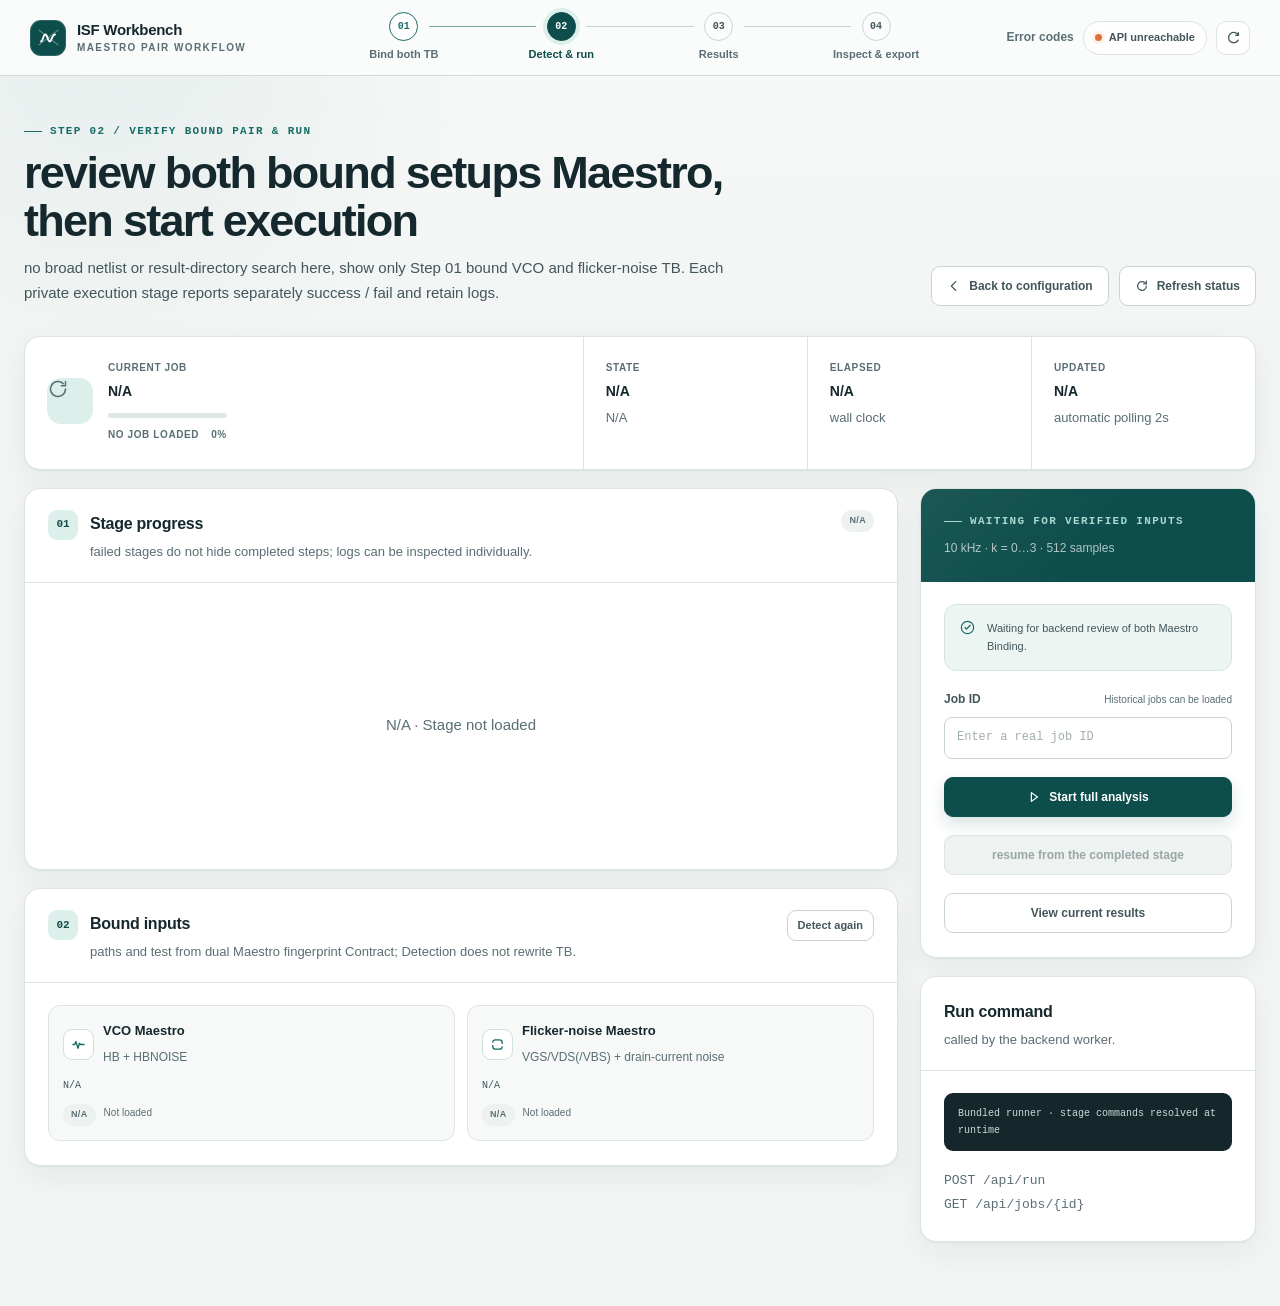
==== commit 388054aa: "feat: translate the 1.1.0 interfaces into English" ====
--- a/isf_tool/ui/discover.html
+++ b/isf_tool/ui/discover.html
@@ -1,30 +1,30 @@
 <!doctype html>
-<html lang="zh-CN">
+<html lang="en">
 <head>
   <meta charset="utf-8">
   <meta name="viewport" content="width=device-width, initial-scale=1">
-  <meta name="description" content="VCO 与 flicker-noise Maestro 双 TB 检测与运行">
-  <title>检测与运行 · ISF Workbench</title>
+  <meta name="description" content="VCO and flicker-noise Maestro dual TB Detect & run">
+  <title>Detect & run · ISF Workbench</title>
   <link rel="stylesheet" href="styles.css">
   <script src="app.js" defer></script>
 </head>
 <body data-page="discover">
   <header class="topbar">
-    <a class="brand" href="index.html" aria-label="ISF Workbench 首页">
+    <a class="brand" href="index.html" aria-label="ISF Workbench Setup">
       <span class="brand-mark" aria-hidden="true"><svg width="20" height="20" viewBox="0 0 20 20" fill="none"><path d="M3 13.5c2.1 0 2.1-7 4.3-7s2.2 7 4.4 7 2.2-7 5.3-7" stroke="currentColor" stroke-width="1.8" stroke-linecap="round"/></svg></span>
       <span class="brand-copy">ISF Workbench<small>Maestro pair workflow</small></span>
     </a>
-    <nav class="step-nav" aria-label="分析步骤">
+    <nav class="step-nav" aria-label="Analysis steps">
       <ol>
-        <li data-nav-page="setup"><a class="step-link" href="index.html"><span class="step-number">01</span><span class="step-label">绑定双 TB</span></a></li>
-        <li data-nav-page="discover"><a class="step-link" href="discover.html"><span class="step-number">02</span><span class="step-label">检测与运行</span></a></li>
-        <li data-nav-page="results"><a class="step-link" href="results.html"><span class="step-number">03</span><span class="step-label">分析结果</span></a></li>
-        <li data-nav-page="inspect"><a class="step-link" href="inspect.html"><span class="step-number">04</span><span class="step-label">检查与导出</span></a></li>
+        <li data-nav-page="setup"><a class="step-link" href="index.html"><span class="step-number">01</span><span class="step-label">Bind both TB</span></a></li>
+        <li data-nav-page="discover"><a class="step-link" href="discover.html"><span class="step-number">02</span><span class="step-label">Detect & run</span></a></li>
+        <li data-nav-page="results"><a class="step-link" href="results.html"><span class="step-number">03</span><span class="step-label">Results</span></a></li>
+        <li data-nav-page="inspect"><a class="step-link" href="inspect.html"><span class="step-number">04</span><span class="step-label">Inspect & export</span></a></li>
       </ol>
     </nav>
     <div class="topbar-tools">
-      <span class="api-badge" id="api-status" data-state="checking"><span class="status-dot"></span><span class="api-label-long">正在检查 API</span><span class="sr-only" id="api-status-detail"></span></span>
-      <button class="icon-button" type="button" data-action="refresh-health" aria-label="重新检查 API"><svg width="15" height="15" viewBox="0 0 16 16" fill="none" aria-hidden="true"><path d="M13.2 5.7A5.5 5.5 0 1 0 13 10.8M13.2 2.8v2.9h-2.9" stroke="currentColor" stroke-width="1.4" stroke-linecap="round" stroke-linejoin="round"/></svg></button>
+      <span class="api-badge" id="api-status" data-state="checking"><span class="status-dot"></span><span class="api-label-long">Checking API</span><span class="sr-only" id="api-status-detail"></span></span>
+      <button class="icon-button" type="button" data-action="refresh-health" aria-label="Check again API"><svg width="15" height="15" viewBox="0 0 16 16" fill="none" aria-hidden="true"><path d="M13.2 5.7A5.5 5.5 0 1 0 13 10.8M13.2 2.8v2.9h-2.9" stroke="currentColor" stroke-width="1.4" stroke-linecap="round" stroke-linejoin="round"/></svg></button>
     </div>
   </header>
 
@@ -32,26 +32,26 @@
     <header class="page-heading">
       <div class="page-heading-copy">
         <div class="eyebrow">Step 02 / Verify bound pair &amp; run</div>
-        <h1>复核已绑定的两个 Maestro，再启动运行</h1>
-        <p>这里不再广泛搜索网表或结果目录，只展示 Step 01 绑定的 VCO 与 flicker-noise TB。每个私有执行阶段独立报告 success / fail 并保留日志。</p>
+        <h1>review both bound setups Maestro, then start execution</h1>
+        <p>no broad netlist or result-directory search here, show only Step 01 bound VCO and flicker-noise TB. Each private execution stage reports separately success / fail and retain logs. </p>
       </div>
       <div class="heading-actions">
-        <a class="btn" href="index.html"><svg width="14" height="14" viewBox="0 0 16 16" fill="none" aria-hidden="true"><path d="m10 3-5 5 5 5" stroke="currentColor" stroke-width="1.5" stroke-linecap="round" stroke-linejoin="round"/></svg>返回配置</a>
-        <button class="btn" type="button" id="refresh-job"><svg width="14" height="14" viewBox="0 0 16 16" fill="none" aria-hidden="true"><path d="M13 8a5 5 0 1 1-1.46-3.54M13 2.5v3.2H9.8" stroke="currentColor" stroke-width="1.4" stroke-linecap="round" stroke-linejoin="round"/></svg>刷新状态</button>
+        <a class="btn" href="index.html"><svg width="14" height="14" viewBox="0 0 16 16" fill="none" aria-hidden="true"><path d="m10 3-5 5 5 5" stroke="currentColor" stroke-width="1.5" stroke-linecap="round" stroke-linejoin="round"/></svg>Back to configuration</a>
+        <button class="btn" type="button" id="refresh-job"><svg width="14" height="14" viewBox="0 0 16 16" fill="none" aria-hidden="true"><path d="M13 8a5 5 0 1 1-1.46-3.54M13 2.5v3.2H9.8" stroke="currentColor" stroke-width="1.4" stroke-linecap="round" stroke-linejoin="round"/></svg>Refresh status</button>
       </div>
     </header>
 
     <div class="content-stack">
-      <section class="job-overview" aria-label="任务概览">
+      <section class="job-overview" aria-label="Job overview">
         <div class="job-primary">
           <span class="job-state-icon" id="job-state-icon" aria-hidden="true">
             <svg width="22" height="22" viewBox="0 0 22 22" fill="none"><path d="m6 11 3.2 3.2L16.5 7" stroke="currentColor" stroke-width="1.8" stroke-linecap="round" stroke-linejoin="round"/><circle cx="11" cy="11" r="8.5" stroke="currentColor" stroke-width="1.4"/></svg>
           </span>
-          <div style="min-width:0"><span>Current job</span><strong id="job-id">N/A</strong><div class="progress-track" style="margin-top:9px"><div class="progress-fill" id="job-progress" style="width:0%"></div></div><div class="progress-meta"><span id="job-message">等待 API 任务</span><span id="job-progress-label">0%</span></div></div>
+          <div style="min-width:0"><span>Current job</span><strong id="job-id">N/A</strong><div class="progress-track" style="margin-top:9px"><div class="progress-fill" id="job-progress" style="width:0%"></div></div><div class="progress-meta"><span id="job-message">Waiting API Job</span><span id="job-progress-label">0%</span></div></div>
         </div>
-        <div class="job-stat"><span>状态</span><strong id="job-status">N/A</strong><small class="caption" id="job-source">未加载</small></div>
-        <div class="job-stat"><span>耗时</span><strong id="job-duration">N/A</strong><small class="caption">wall clock</small></div>
-        <div class="job-stat"><span>更新时间</span><strong id="job-updated">N/A</strong><small class="caption">自动轮询 2s</small></div>
+        <div class="job-stat"><span>State</span><strong id="job-status">N/A</strong><small class="caption" id="job-source">Not loaded</small></div>
+        <div class="job-stat"><span>Elapsed</span><strong id="job-duration">N/A</strong><small class="caption">wall clock</small></div>
+        <div class="job-stat"><span>Updated</span><strong id="job-updated">N/A</strong><small class="caption">automatic polling 2s</small></div>
       </section>
       <div class="job-error-panel" id="job-error-panel" hidden></div>
 
@@ -59,64 +59,64 @@
         <div class="content-stack">
           <section class="card">
             <div class="card-header">
-              <div class="card-title"><span class="section-index">01</span><div><h2>阶段进度</h2><p>失败阶段不会掩盖已完成步骤；日志可逐项检查。</p></div></div>
+              <div class="card-title"><span class="section-index">01</span><div><h2>Stage progress</h2><p>failed stages do not hide completed steps; logs can be inspected individually. </p></div></div>
               <div class="card-actions"><span class="status-pill" id="pipeline-status">N/A</span></div>
             </div>
             <div class="card-body">
               <div class="stage-list" id="stage-list" aria-live="polite"></div>
-              <noscript><div class="notice-box warning">需要启用 JavaScript 才能读取进度与日志。</div></noscript>
+              <noscript><div class="notice-box warning">must enable JavaScript before progress and logs can be read. </div></noscript>
             </div>
           </section>
 
           <section class="card">
             <div class="card-header">
-              <div class="card-title"><span class="section-index">02</span><div><h2>已绑定的输入</h2><p>路径与 test 来自双 Maestro fingerprint 合同；重新检测不会改写 TB。</p></div></div>
-              <button class="btn small" type="button" id="start-discovery">重新检测</button>
+              <div class="card-title"><span class="section-index">02</span><div><h2>Bound inputs</h2><p>paths and test from dual Maestro fingerprint Contract; Detection does not rewrite TB. </p></div></div>
+              <button class="btn small" type="button" id="start-discovery">Detect again</button>
             </div>
             <div class="card-body">
               <div class="discovery-grid" id="discovery-grid">
                 <article class="discovery-item">
                   <div class="tb-role"><span class="tb-glyph" aria-hidden="true"><svg width="15" height="15" viewBox="0 0 16 16" fill="none"><path d="M2 8h2l1.2-3.2L7.5 12 9 6.7 10.3 8H14" stroke="currentColor" stroke-width="1.4" stroke-linecap="round" stroke-linejoin="round"/></svg></span><span><strong>VCO Maestro</strong><small>HB + HBNOISE</small></span></div>
                   <code class="path-line" id="found-main-path">N/A</code>
-                  <div class="mini-meta"><span class="status-pill">N/A</span><span id="found-main-meta">等待发现</span></div>
+                  <div class="mini-meta"><span class="status-pill">N/A</span><span id="found-main-meta">Waiting for discovery</span></div>
                 </article>
                 <article class="discovery-item">
                   <div class="tb-role"><span class="tb-glyph" aria-hidden="true"><svg width="15" height="15" viewBox="0 0 16 16" fill="none"><path d="M3 5.5A2.5 2.5 0 0 1 5.5 3H10a3 3 0 0 1 3 3v1M13 10.5A2.5 2.5 0 0 1 10.5 13H6a3 3 0 0 1-3-3V9" stroke="currentColor" stroke-width="1.4" stroke-linecap="round"/></svg></span><span><strong>Flicker-noise Maestro</strong><small>VGS/VDS(/VBS) + drain-current noise</small></span></div>
                   <code class="path-line" id="found-replica-path">N/A</code>
-                  <div class="mini-meta"><span class="status-pill">N/A</span><span id="found-replica-meta">等待发现</span></div>
+                  <div class="mini-meta"><span class="status-pill">N/A</span><span id="found-replica-meta">Waiting for discovery</span></div>
                 </article>
               </div>
             </div>
           </section>
         </div>
 
-        <aside class="side-stack sticky-stack" aria-label="运行控制">
+        <aside class="side-stack sticky-stack" aria-label="Run controls">
           <section class="card">
             <div class="summary-hero">
               <div class="eyebrow">Waiting for verified inputs</div>
               <h3 id="run-project-name">N/A</h3>
-              <p id="run-profile-copy">加载配置后显示分析范围</p>
+              <p id="run-profile-copy">Analysis scope appears after loading configuration</p>
             </div>
             <div class="card-body content-stack">
               <div class="tip-box">
                 <svg width="17" height="17" viewBox="0 0 18 18" fill="none" aria-hidden="true"><circle cx="9" cy="9" r="6.5" stroke="currentColor" stroke-width="1.3"/><path d="m6.3 9 1.7 1.7 3.8-4" stroke="currentColor" stroke-width="1.4" stroke-linecap="round" stroke-linejoin="round"/></svg>
-                <span id="run-readiness">等待后端复核双 Maestro 绑定。</span>
+                <span id="run-readiness">Waiting for backend review of both Maestro Binding. </span>
               </div>
               <div class="field">
-                <label for="job-id-input">任务 ID <span class="field-note">可加载历史任务</span></label>
-                <input class="mono-input" id="job-id-input" type="text" value="" placeholder="输入真实任务 ID">
+                <label for="job-id-input">Job ID <span class="field-note">Historical jobs can be loaded</span></label>
+                <input class="mono-input" id="job-id-input" type="text" value="" placeholder="Enter a real job ID">
               </div>
               <button class="btn primary" type="button" id="start-run">
                 <svg width="14" height="14" viewBox="0 0 16 16" fill="none" aria-hidden="true"><path d="m5 3 7 5-7 5V3Z" stroke="currentColor" stroke-width="1.4" stroke-linejoin="round"/></svg>
-                开始完整分析
+                Start full analysis
               </button>
-              <button class="btn warning" type="button" id="resume-job" hidden>从已完成阶段恢复</button>
-              <a class="btn" id="view-results" href="results.html">查看当前结果</a>
+              <button class="btn warning" type="button" id="resume-job" hidden>resume from the completed stage</button>
+              <a class="btn" id="view-results" href="results.html">View current results</a>
             </div>
           </section>
 
           <section class="card">
-            <div class="card-header"><div><h3>运行命令</h3><p>由后端工作进程调用。</p></div></div>
+            <div class="card-header"><div><h3>Run command</h3><p>called by the backend worker. </p></div></div>
             <div class="card-body content-stack">
               <code class="log-output" id="run-command" style="margin:0;display:block">N/A</code>
               <div class="mono caption">POST /api/run<br>GET /api/jobs/{id}</div>
--- a/isf_tool/ui/styles.css
+++ b/isf_tool/ui/styles.css
@@ -29,7 +29,7 @@
   --radius-md: 11px;
   --radius-sm: 8px;
   --mono: "SFMono-Regular", Consolas, "Liberation Mono", Menlo, monospace;
-  --sans: "WenQuanYi Micro Hei", "Noto Sans CJK SC", "Source Han Sans SC", "Microsoft YaHei", "PingFang SC", "DejaVu Sans", ui-sans-serif, sans-serif;
+  --sans: "Inter", "Noto Sans", "Liberation Sans", "DejaVu Sans", ui-sans-serif, sans-serif;
 }
 
 * {
